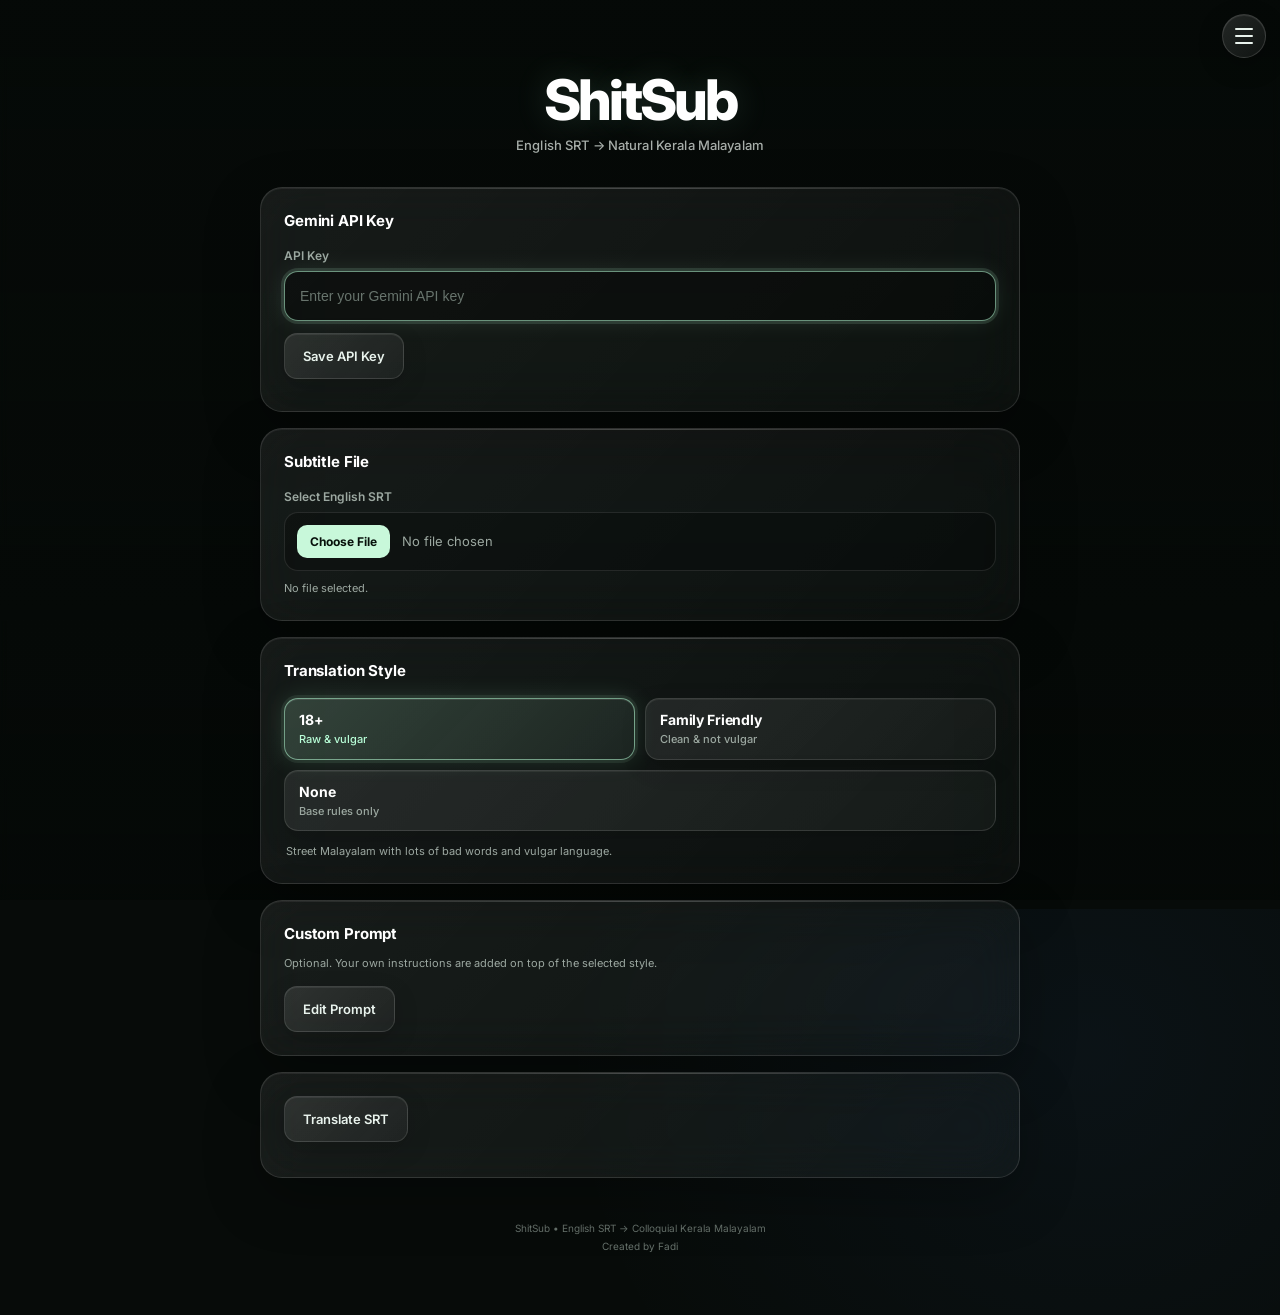
==== index.html @ 426ec35c "Update script version numbers in index.html" ====
<!DOCTYPE html>
<html lang="en">
<head>
    <meta charset="UTF-8">
    <meta name="viewport" content="width=device-width, initial-scale=1, viewport-fit=cover">

    <meta name="theme-color" content="#0b0f0d">
    <meta name="description" content="ShitSub - English SRT to Natural Kerala Malayalam">

    <!-- PWA / iPhone Home Screen settings -->
    <meta name="apple-mobile-web-app-capable" content="yes">
    <meta name="mobile-web-app-capable" content="yes">
    <meta name="apple-mobile-web-app-status-bar-style" content="black">
    <meta name="apple-mobile-web-app-title" content="ShitSub">

    <!-- Website manifest and app icons -->
    <link rel="manifest" href="./manifest.json">
    <link rel="apple-touch-icon" href="./assets/apple-touch-icon.png">

    <link rel="icon" type="image/png" sizes="192x192" href="./assets/icon-192.png">
    <link rel="icon" type="image/png" sizes="512x512" href="./assets/icon-512.png">

    <title>ShitSub - SRT Translator</title>
    <link rel="stylesheet" href="./css/style.css?v=18">
    <link rel="stylesheet" href="./css/presets.css?v=4">
</head>
<body>

<!-- BACKGROUND VIDEO -->
<video
    id="backgroundVideo"
    class="background-video"
    autoplay
    muted
    loop
    playsinline
    preload="auto"
>
    <source src="./assets/background.mp4" type="video/mp4">
</video>

<div class="video-overlay"></div>

<!-- HAMBURGER MENU -->
<button
    id="menuBtn"
    class="menu-btn"
    type="button"
    aria-label="Open menu"
    aria-expanded="false"
    aria-controls="sideMenu"
>
    <span></span>
    <span></span>
    <span></span>
</button>

<div id="menuBackdrop" class="menu-backdrop"></div>

<aside id="sideMenu" class="side-menu" aria-hidden="true">
    <div class="side-menu-head">
        <div class="side-menu-title">Menu</div>
        <button id="menuCloseBtn" class="menu-close" type="button" aria-label="Close menu">
            <svg viewBox="0 0 24 24" fill="none" stroke="currentColor"
                 stroke-width="2.4" stroke-linecap="round" stroke-linejoin="round">
                <path d="M6 6l12 12M18 6L6 18"/>
            </svg>
        </button>
    </div>

    <a class="menu-item" href="./downloads/ShitSub.apk" download>
        <span class="menu-item-icon">
            <svg viewBox="0 0 24 24" fill="none" stroke="currentColor"
                 stroke-width="2.4" stroke-linecap="round" stroke-linejoin="round">
                <path d="M12 4v11M7.5 10.5L12 15l4.5-4.5M5 20h14"/>
            </svg>
        </span>
        <span class="menu-item-text">
            <span class="menu-item-title">Download ShitSub App</span>
            <span class="menu-item-sub">Android APK • Latest version</span>
        </span>
    </a>

    <div class="menu-note">
        For Android phones only. After downloading, open the file and allow
        "Install unknown apps" if your phone asks.
    </div>

    <!-- iPhone / iPad only: how to add the site to the Home Screen.
         Information only. Shown by app.js, hidden once the site runs from the Home Screen. -->
    <div id="iosInstallCard" class="menu-card" hidden>
        <div class="menu-card-head">
            <span class="menu-item-icon">
                <svg viewBox="0 0 24 24" fill="none" stroke="currentColor"
                     stroke-width="2.4" stroke-linecap="round" stroke-linejoin="round">
                    <path d="M12 15V4M8.5 7.5L12 4l3.5 3.5"/>
                    <path d="M6 11v8a1 1 0 0 0 1 1h10a1 1 0 0 0 1-1v-8"/>
                </svg>
            </span>
            <span class="menu-item-text">
                <span class="menu-item-title">Use ShitSub as an app</span>
                <span class="menu-item-sub">Add it to your Home Screen</span>
            </span>
        </div>

        <ol class="menu-card-steps">
            <li>Open this page in Safari</li>
            <li>Tap the Share button (the square with an arrow)</li>
            <li>Tap Add to Home Screen</li>
            <li>Tap Add</li>
        </ol>

        <p class="menu-card-note">
            Then open ShitSub from your Home Screen. It runs full screen, like an app.
            The app keeps its own saved settings, so you may need to enter your API key once.
        </p>
    </div>

    <button id="reloadBtn" class="menu-item menu-item-button" type="button">
        <span class="menu-item-icon">
            <svg viewBox="0 0 24 24" fill="none" stroke="currentColor"
                 stroke-width="2.4" stroke-linecap="round" stroke-linejoin="round">
                <path d="M20 12a8 8 0 1 1-2.34-5.66"/>
                <path d="M20 4v5h-5"/>
            </svg>
        </span>
        <span class="menu-item-text">
            <span class="menu-item-title">Reload App</span>
            <span class="menu-item-sub">Fresh start. Your settings are kept.</span>
        </span>
    </button>
</aside>

<!-- MAIN APP -->
<div class="app">

    <!-- HEADER -->
    <header class="header">
        <div class="brand">
            <div class="logo">ShitSub</div>
            <div class="tagline">English SRT → Natural Kerala Malayalam</div>
        </div>
    </header>

    <!-- GEMINI API KEY -->
    <section class="card api-card">
        <div class="section-title">Gemini API Key</div>

        <label for="apiKey">API Key</label>
        <input
            id="apiKey"
            type="password"
            placeholder="Enter your Gemini API key"
            autocomplete="off"
            spellcheck="false"
        >

        <div class="api-actions">
            <button id="saveApiKeyBtn" type="button" class="secondary-btn">
                Save API Key
            </button>
            <button id="editApiKeyBtn" type="button" class="secondary-btn" style="display:none;">
                Edit API Key
            </button>
        </div>

        <div id="apiKeyStatus" class="prompt-info"></div>
    </section>

    <!-- SRT FILE -->
    <section class="card">
        <div class="section-title">Subtitle File</div>

        <label for="srtFile">Select English SRT</label>
        <input
            id="srtFile"
            class="file-input"
            type="file"
            accept=".srt,text/plain,application/x-subrip"
        >

        <div id="fileName" class="prompt-info">No file selected.</div>
    </section>

    <!-- TRANSLATION STYLE -->
    <section id="styleCard" class="card style-card">
        <div class="section-title">Translation Style</div>

        <div class="preset-group" role="radiogroup" aria-label="Translation style">
            <button type="button" class="preset-btn" data-preset="adult" role="radio" aria-checked="true">
                <span class="preset-name">18+</span>
                <span class="preset-sub">Raw &amp; vulgar</span>
            </button>

            <button type="button" class="preset-btn" data-preset="family" role="radio" aria-checked="false">
                <span class="preset-name">Family Friendly</span>
                <span class="preset-sub">Clean &amp; not vulgar</span>
            </button>

            <button type="button" class="preset-btn preset-wide" data-preset="none" role="radio" aria-checked="false">
                <span class="preset-name">None</span>
                <span class="preset-sub">Base rules only</span>
            </button>
        </div>

        <div id="presetHint" class="preset-hint"></div>
    </section>

    <!-- CUSTOM PROMPT -->
    <section class="card">
        <div class="section-title">Custom Prompt</div>

        <div class="prompt-info prompt-intro">
            Optional. Your own instructions are added on top of the selected style.
        </div>

        <button id="editPromptBtn" type="button" class="secondary-btn">
            Edit Prompt
        </button>

        <div id="promptEditor" class="prompt-editor">
            <label for="customPrompt">Your Extra Instructions</label>
            <textarea
                id="customPrompt"
                placeholder="Optional: add your own instructions, for example character names and their Malayalam spelling..."
            ></textarea>

            <button id="savePromptBtn" type="button" class="save-btn">
                Save Prompt
            </button>

            <div class="prompt-info">
                Your saved prompt will be remembered on this device.
            </div>
        </div>
    </section>

    <!-- TRANSLATE -->
    <section class="card translate-card">
        <button id="translateBtn" type="button" class="secondary-btn translate-btn">
            Translate SRT
        </button>
        <div id="mainError" class="error"></div>
    </section>

    <!-- TRANSLATION PROGRESS -->
    <section id="statusCard" class="card status-card">
        <div class="section-title">Translation Progress</div>

        <div class="progress-header">
            <div id="statusText" class="status-text">
                Getting your subtitles ready...
            </div>
            <div id="progressPercent" class="progress-percent">0%</div>
        </div>

        <div class="progress-container">
            <div id="progressBar" class="progress-bar"></div>
        </div>

        <div id="activityText" class="activity-text">Reading subtitles...</div>
    </section>

    <!-- RESULT -->
    <section id="resultCard" class="card result-card">
        <div class="section-title">Translation Complete</div>

        <div id="resultInfo" class="result-info"></div>

        <button id="downloadBtn" type="button" class="secondary-btn download-btn">
            Download Malayalam SRT
        </button>

        <button id="newFileBtn" type="button" class="secondary-btn new-file-btn">
            Translate Another File
        </button>
    </section>

    <!-- FOOTER -->
    <footer class="footer">
        ShitSub • English SRT → Colloquial Kerala Malayalam
        <br>
        Created by Fadi
    </footer>

</div>

<!-- SERVICE WORKER -->
<script>
    if ("serviceWorker" in navigator) {
        window.addEventListener("load", function () {
            navigator.serviceWorker.register("./sw.js").catch(function (error) {
                console.error("Service worker registration failed:", error);
            });
        });
    }
</script>

<!-- EXISTING APPLICATION SCRIPTS -->
<script src="./js/config.js?v=18"></script>
<script src="./js/srt-parser.js"></script>
<script src="./js/gemini-api.js?v=45"></script>
<script src="./js/translator.js"></script>
<script src="./js/presets.js?v=2"></script>
<script src="./js/app.js?v=15"></script>

</body>
</html>
---- css/style.css ----
@import url('https://fonts.googleapis.com/css2?family=Inter:wght@400;500;600;700;800&display=swap');

/* =========================================================
   CINEMATIC VIDEO BACKGROUND
========================================================= */

.background-video {
    position: fixed;
    inset: 0;
    width: 100%;
    height: 100%;
    object-fit: cover;
    z-index: -3;
    pointer-events: none;
    background: #070b09;
    transform: scale(1.02);
}

.video-overlay {
    position: fixed;
    inset: 0;
    z-index: -2;
    pointer-events: none;
    background:
        linear-gradient(
            180deg,
            rgba(4, 8, 6, 0.48) 0%,
            rgba(4, 8, 6, 0.34) 40%,
            rgba(4, 8, 6, 0.68) 100%
        );
    backdrop-filter: blur(4px);
    -webkit-backdrop-filter: blur(4px);
}

.app {
    position: relative;
    z-index: 1;
}

@media (max-width: 600px) {
    .video-overlay {
        background:
            linear-gradient(
                180deg,
                rgba(4, 8, 6, 0.55) 0%,
                rgba(4, 8, 6, 0.35) 40%,
                rgba(4, 8, 6, 0.72) 100%
            );
    }
}

/* =========================================================
   SHITSUB - PREMIUM LIQUID GLASS UI
========================================================= */

:root {
    --bg: #070b09;
    --bg-soft: #0b110e;
    --glass: rgba(255, 255, 255, 0.065);
    --glass-strong: rgba(255, 255, 255, 0.095);
    --glass-border: rgba(255, 255, 255, 0.12);
    --text: #f4f7f5;
    --muted: #9ca8a1;
    --accent: #b9ffd8;
    --accent-soft: rgba(185, 255, 216, 0.18);
    --success: #8ff0b8;
    --danger: #ff8f8f;
    --radius: 22px;
}

/* =========================================================
   RESET
========================================================= */

* {
    box-sizing: border-box;
    margin: 0;
    padding: 0;
}

html {
    min-height: 100%;
    scroll-behavior: smooth;
}

body {
    min-height: 100vh;
    font-family:
        Inter,
        -apple-system,
        BlinkMacSystemFont,
        "Segoe UI",
        sans-serif;
    color: var(--text);
    background:
        radial-gradient(
            circle at 15% 10%,
            rgba(110, 255, 180, 0.08),
            transparent 35%
        ),
        radial-gradient(
            circle at 85% 80%,
            rgba(80, 150, 255, 0.055),
            transparent 35%
        ),
        var(--bg);
    -webkit-font-smoothing: antialiased;
    text-rendering: optimizeLegibility;
}

/* =========================================================
   APP
========================================================= */

.app {
    width: min(760px, calc(100% - 32px));
    margin: 0 auto;
    padding: 44px 0 60px;
    position: relative;
}

/* =========================================================
   HEADER
========================================================= */

.header {
    padding: 28px 4px 34px;
    text-align: center;
}

.brand {
    display: flex;
    flex-direction: column;
    align-items: center;
    gap: 9px;
}

.logo {
    font-size: clamp(38px, 7vw, 56px);
    font-weight: 800;
    letter-spacing: -0.055em;
    line-height: 1;
    color: #ffffff;
    text-shadow: 0 0 35px rgba(185, 255, 216, 0.16);
}

.tagline {
    color: rgba(230, 238, 233, 0.72);
    font-size: 13px;
    font-weight: 500;
    letter-spacing: 0.01em;
}

/* =========================================================
   GLASS CARDS
========================================================= */

.card {
    position: relative;
    margin-bottom: 16px;
    padding: 23px;
    border-radius: var(--radius);
    background:
        linear-gradient(
            135deg,
            rgba(255, 255, 255, 0.075),
            rgba(255, 255, 255, 0.035)
        );
    border: 1px solid var(--glass-border);
    box-shadow:
        0 20px 55px rgba(0, 0, 0, 0.28),
        inset 0 1px 0 rgba(255, 255, 255, 0.055);
    backdrop-filter: blur(24px) saturate(125%);
    -webkit-backdrop-filter: blur(24px) saturate(125%);
    overflow: hidden;
}

.card::before {
    content: "";
    position: absolute;
    top: 0;
    left: 0;
    right: 0;
    height: 1px;
    background:
        linear-gradient(
            90deg,
            transparent,
            rgba(255, 255, 255, 0.22),
            transparent
        );
    opacity: 0.8;
}

/* =========================================================
   SECTION TITLES
========================================================= */

.section-title {
    margin-bottom: 18px;
    font-size: 15px;
    font-weight: 700;
    letter-spacing: -0.01em;
    color: #ffffff;
}

/* =========================================================
   LABELS
========================================================= */

label {
    display: block;
    margin-bottom: 8px;
    font-size: 12px;
    font-weight: 600;
    color: var(--muted);
}

/* =========================================================
   INPUTS
========================================================= */

input[type="password"],
input[type="text"],
textarea {
    width: 100%;
    border: 1px solid rgba(255, 255, 255, 0.105);
    border-radius: 14px;
    outline: none;
    color: var(--text);
    background: rgba(0, 0, 0, 0.24);
    box-shadow: inset 0 1px 2px rgba(0, 0, 0, 0.22);
    transition:
        border-color 180ms ease,
        background 180ms ease,
        box-shadow 180ms ease;
}

input[type="password"],
input[type="text"] {
    height: 50px;
    padding: 0 15px;
    font-size: 14px;
}

textarea {
    min-height: 150px;
    padding: 14px;
    resize: vertical;
    font-family: inherit;
    font-size: 14px;
    line-height: 1.55;
}

input::placeholder,
textarea::placeholder {
    color: #68746d;
}

input:focus,
textarea:focus {
    border-color: rgba(185, 255, 216, 0.42);
    background: rgba(0, 0, 0, 0.30);
    box-shadow:
        0 0 0 3px rgba(185, 255, 216, 0.07),
        inset 0 1px 2px rgba(0, 0, 0, 0.25);
}

input:disabled {
    opacity: 0.62;
    cursor: not-allowed;
}

/* =========================================================
   API ACTIONS
========================================================= */

.api-actions {
    display: flex;
    gap: 10px;
    margin-top: 12px;
}

/* =========================================================
   BUTTON BASE
========================================================= */

button {
    font-family: inherit;
    border: 0;
    cursor: pointer;
    -webkit-tap-highlight-color: transparent;
    transition:
        transform 160ms ease,
        background 160ms ease,
        border-color 160ms ease,
        box-shadow 160ms ease,
        opacity 160ms ease;
}

button:disabled {
    opacity: 0.55;
    cursor: not-allowed;
}

/* =========================================================
   LIQUID GLASS SECONDARY BUTTON
========================================================= */

.secondary-btn,
.save-btn {
    min-height: 46px;
    padding: 0 18px;
    border-radius: 13px;
    color: #e9f3ed;
    background:
        linear-gradient(
            135deg,
            rgba(255, 255, 255, 0.10),
            rgba(255, 255, 255, 0.045)
        );
    border: 1px solid rgba(255, 255, 255, 0.12);
    box-shadow:
        inset 0 1px 0 rgba(255, 255, 255, 0.07),
        0 8px 25px rgba(0, 0, 0, 0.16);
    font-size: 13px;
    font-weight: 600;
}

.secondary-btn:hover,
.save-btn:hover {
    background: rgba(255, 255, 255, 0.12);
    border-color: rgba(255, 255, 255, 0.20);
    transform: translateY(-1px);
}

.secondary-btn:active,
.save-btn:active {
    transform: scale(0.97);
}

/* Translate and Download use the SAME button style */

.translate-btn,
.download-btn {
    margin-top: 0;
}

/* =========================================================
   FILE INPUT
========================================================= */

.file-input {
    width: 100%;
    padding: 12px;
    border-radius: 14px;
    color: var(--muted);
    background: rgba(0, 0, 0, 0.24);
    border: 1px solid rgba(255, 255, 255, 0.10);
    font-family: inherit;
    font-size: 13px;
}

.file-input::file-selector-button {
    margin-right: 12px;
    padding: 9px 13px;
    border: 0;
    border-radius: 10px;
    color: #07100b;
    background: #c8f8da;
    font-family: inherit;
    font-size: 12px;
    font-weight: 700;
    cursor: pointer;
}

/* =========================================================
   PROMPT EDITOR
========================================================= */

.prompt-editor {
    margin-top: 14px;
    padding-top: 16px;
    border-top: 1px solid rgba(255, 255, 255, 0.07);
}

.prompt-editor .save-btn {
    margin-top: 12px;
}

.prompt-info {
    margin-top: 9px;
    color: var(--muted);
    font-size: 11px;
    line-height: 1.5;
}

/* =========================================================
   STATUS
========================================================= */

.status-card {
    animation: statusEnter 450ms ease both;
}

@keyframes statusEnter {
    from {
        opacity: 0;
        transform: translateY(10px);
    }
    to {
        opacity: 1;
        transform: translateY(0);
    }
}

.progress-header {
    display: flex;
    align-items: center;
    justify-content: space-between;
    gap: 16px;
    margin-bottom: 13px;
}

.status-text {
    color: #e7eee9;
    font-size: 13px;
    font-weight: 600;
}

.progress-percent {
    flex-shrink: 0;
    color: var(--accent);
    font-size: 13px;
    font-weight: 700;
}

/* =========================================================
   PROGRESS BAR
========================================================= */

.progress-container {
    position: relative;
    width: 100%;
    height: 7px;
    overflow: hidden;
    border-radius: 999px;
    background: rgba(255, 255, 255, 0.07);
}

.progress-bar {
    position: relative;
    width: 0%;
    height: 100%;
    border-radius: inherit;
    background:
        linear-gradient(
            90deg,
            #8debb2,
            #d7ffe5
        );
    box-shadow: 0 0 18px rgba(150, 255, 190, 0.30);
    transition: width 450ms cubic-bezier(.22, 1, .36, 1);
}

.progress-bar::after {
    content: "";
    position: absolute;
    top: 0;
    bottom: 0;
    width: 80px;
    background:
        linear-gradient(
            90deg,
            transparent,
            rgba(255, 255, 255, 0.45),
            transparent
        );
    animation: progressShine 1.7s linear infinite;
}

@keyframes progressShine {
    from {
        transform: translateX(-100px);
    }
    to {
        transform: translateX(760px);
    }
}

/* =========================================================
   ACTIVITY TEXT
========================================================= */

.activity-text {
    position: relative;
    margin-top: 13px;
    color: var(--muted);
    font-size: 11px;
    animation: activityPulse 1.8s ease-in-out infinite;
}

@keyframes activityPulse {
    0%,
    100% {
        opacity: 0.55;
    }
    50% {
        opacity: 1;
    }
}

/* =========================================================
   RESULT
========================================================= */

.result-card {
    animation: resultEnter 500ms ease both;
}

@keyframes resultEnter {
    from {
        opacity: 0;
        transform: translateY(14px) scale(0.985);
    }
    to {
        opacity: 1;
        transform: translateY(0) scale(1);
    }
}

.result-info {
    color: var(--muted);
    font-size: 13px;
    line-height: 1.6;
}

.success {
    color: var(--success);
    font-weight: 600;
}

/* =========================================================
   ERROR
========================================================= */

.error {
    margin-top: 12px;
    color: var(--danger);
    font-size: 12px;
    line-height: 1.5;
}

/* =========================================================
   FOOTER
========================================================= */

.footer {
    padding: 25px 8px 0;
    color: #66716b;
    font-size: 10px;
    line-height: 1.8;
    text-align: center;
}

/* =========================================================
   ANDROID TV / KEYBOARD FOCUS
========================================================= */

button:focus-visible,
input:focus-visible,
textarea:focus-visible,
.file-input:focus-visible {
    outline: none;
    border-color: rgba(185, 255, 216, 0.55);
    box-shadow:
        0 0 0 3px rgba(185, 255, 216, 0.13),
        0 0 25px rgba(185, 255, 216, 0.10);
}

button:focus-visible {
    transform: scale(1.025);
}

/* =========================================================
   MOBILE
========================================================= */

@media (max-width: 600px) {
    .app {
        width: min(100% - 20px, 760px);
        padding-top: 27px;
        padding-bottom: 40px;
    }

    .header {
        padding-bottom: 25px;
    }

    .logo {
        font-size: 38px;
    }

    .tagline {
        font-size: 11px;
    }

    .card {
        padding: 18px;
        border-radius: 19px;
    }

    .api-actions {
        flex-direction: column;
    }

    .secondary-btn,
    .save-btn {
        width: 100%;
    }

    .translate-btn,
    .download-btn {
        width: 100%;
    }
}

/* =========================================================
   VERY SMALL SCREENS
========================================================= */

@media (max-width: 380px) {
    .app {
        width: calc(100% - 14px);
    }

    .card {
        padding: 16px;
    }

    .logo {
        font-size: 34px;
    }
}

/* =========================================================
   REDUCE MOTION
========================================================= */

@media (prefers-reduced-motion: reduce) {
    *,
    *::before,
    *::after {
        animation-duration: 0.01ms !important;
        animation-iteration-count: 1 !important;
        transition-duration: 0.01ms !important;
        scroll-behavior: auto !important;
    }
}

/* =========================================================
   RESULT CARD - SUCCESS DESIGN
========================================================= */

.result-summary {
    display: flex;
    align-items: center;
    gap: 14px;
    margin-bottom: 14px;
}

.result-check {
    flex-shrink: 0;
    width: 44px;
    height: 44px;
    display: grid;
    place-items: center;
    border-radius: 50%;
    color: #07100b;
    background: linear-gradient(135deg, #8debb2, #d7ffe5);
    box-shadow: 0 0 24px rgba(150, 255, 190, 0.28);
}

.result-check svg {
    width: 22px;
    height: 22px;
}

.result-check path {
    stroke-dasharray: 24;
    stroke-dashoffset: 24;
    animation: checkDraw 500ms ease 200ms forwards;
}

@keyframes checkDraw {
    to {
        stroke-dashoffset: 0;
    }
}

.result-title {
    font-size: 15px;
    font-weight: 700;
    letter-spacing: -0.01em;
    color: #ffffff;
}

.result-count {
    color: var(--accent);
}

.result-sub {
    margin-top: 3px;
    font-size: 12px;
    color: var(--muted);
}

.result-file {
    display: flex;
    align-items: center;
    gap: 10px;
    min-width: 0;
    margin-bottom: 16px;
    padding: 11px 13px;
    border-radius: 13px;
    font-size: 12px;
    color: var(--text);
    background: rgba(0, 0, 0, 0.24);
    border: 1px solid rgba(255, 255, 255, 0.08);
}

.result-file svg {
    flex-shrink: 0;
    width: 16px;
    height: 16px;
    color: var(--accent);
}

.result-file span {
    overflow: hidden;
    text-overflow: ellipsis;
    white-space: nowrap;
}

.result-note {
    margin: -4px 0 14px;
    text-align: center;
    font-size: 11px;
    font-weight: 600;
    color: var(--success);
}

/* =========================================================
   SUCCESS TEXT ANIMATION (only the success lines)
========================================================= */

.result-title,
.result-sub,
.result-file {
    animation: successRise 550ms cubic-bezier(.22, 1, .36, 1) both;
}

.result-title {
    animation:
        successRise 550ms cubic-bezier(.22, 1, .36, 1) 250ms both,
        successShine 1700ms ease 650ms 1 both;
    background:
        linear-gradient(
            100deg,
            #ffffff 0%,
            #ffffff 40%,
            #c9ffe0 50%,
            #ffffff 60%,
            #ffffff 100%
        );
    background-size: 250% 100%;
    background-position: 100% 0;
    -webkit-background-clip: text;
    background-clip: text;
    -webkit-text-fill-color: transparent;
}

.result-title .result-count {
    -webkit-text-fill-color: var(--accent);
}

.result-sub {
    animation-delay: 420ms;
}

.result-file {
    animation-delay: 580ms;
}

@keyframes successRise {
    from {
        opacity: 0;
        transform: translateY(10px);
    }
    to {
        opacity: 1;
        transform: translateY(0);
    }
}

@keyframes successShine {
    from {
        background-position: 100% 0;
    }
    to {
        background-position: 0% 0;
    }
}

/* =========================================================
   HAMBURGER MENU
========================================================= */

.menu-btn {
    position: fixed;
    top: calc(env(safe-area-inset-top, 0px) + 14px);
    right: 14px;
    z-index: 70;
    width: 44px;
    height: 44px;
    display: flex;
    flex-direction: column;
    align-items: center;
    justify-content: center;
    gap: 5px;
    border-radius: 50%;
    background:
        linear-gradient(
            135deg,
            rgba(255, 255, 255, 0.12),
            rgba(255, 255, 255, 0.05)
        );
    border: 1px solid rgba(255, 255, 255, 0.14);
    box-shadow:
        inset 0 1px 0 rgba(255, 255, 255, 0.08),
        0 8px 25px rgba(0, 0, 0, 0.28);
}

.menu-btn span {
    display: block;
    width: 18px;
    height: 2px;
    border-radius: 2px;
    background: #e9f3ed;
    transition:
        transform 280ms cubic-bezier(.22, 1, .36, 1),
        opacity 200ms ease;
}

.menu-btn.open span:nth-child(1) {
    transform: translateY(7px) rotate(45deg);
}

.menu-btn.open span:nth-child(2) {
    opacity: 0;
}

.menu-btn.open span:nth-child(3) {
    transform: translateY(-7px) rotate(-45deg);
}

.menu-backdrop {
    position: fixed;
    inset: 0;
    z-index: 50;
    background: rgba(0, 0, 0, 0.5);
    opacity: 0;
    pointer-events: none;
    transition: opacity 300ms ease;
}

.menu-backdrop.open {
    opacity: 1;
    pointer-events: auto;
}

.side-menu {
    position: fixed;
    top: 0;
    right: 0;
    bottom: 0;
    z-index: 60;
    width: min(320px, 84vw);
    padding:
        calc(env(safe-area-inset-top, 0px) + 18px)
        18px
        calc(env(safe-area-inset-bottom, 0px) + 18px);
    background:
        linear-gradient(
            160deg,
            rgba(24, 33, 28, 0.97),
            rgba(10, 15, 12, 0.98)
        );
    border-left: 1px solid rgba(255, 255, 255, 0.10);
    box-shadow: -20px 0 55px rgba(0, 0, 0, 0.45);
    transform: translateX(105%);
    visibility: hidden;
    transition:
        transform 340ms cubic-bezier(.22, 1, .36, 1),
        visibility 0s linear 340ms;
}

.side-menu.open {
    transform: translateX(0);
    visibility: visible;
    transition:
        transform 340ms cubic-bezier(.22, 1, .36, 1),
        visibility 0s;
}

.side-menu-head {
    display: flex;
    align-items: center;
    justify-content: space-between;
    margin-bottom: 22px;
    padding-right: 54px;
}

.side-menu-title {
    font-size: 18px;
    font-weight: 800;
    letter-spacing: -0.03em;
    color: #ffffff;
}

.menu-close {
    display: none;
}

.menu-item {
    display: flex;
    align-items: center;
    gap: 14px;
    padding: 14px;
    border-radius: 16px;
    text-decoration: none;
    color: var(--text);
    background:
        linear-gradient(
            135deg,
            rgba(255, 255, 255, 0.10),
            rgba(255, 255, 255, 0.045)
        );
    border: 1px solid rgba(255, 255, 255, 0.12);
    box-shadow:
        inset 0 1px 0 rgba(255, 255, 255, 0.07),
        0 8px 25px rgba(0, 0, 0, 0.16);
    -webkit-tap-highlight-color: transparent;
    transition:
        transform 160ms ease,
        background 160ms ease,
        border-color 160ms ease;
}

.menu-item:hover {
    background: rgba(255, 255, 255, 0.12);
    border-color: rgba(255, 255, 255, 0.20);
}

.menu-item:active {
    transform: scale(0.98);
}

.menu-item-icon {
    flex-shrink: 0;
    width: 42px;
    height: 42px;
    display: grid;
    place-items: center;
    border-radius: 13px;
    color: #07100b;
    background: linear-gradient(135deg, #8debb2, #d7ffe5);
    box-shadow: 0 0 20px rgba(150, 255, 190, 0.22);
}

.menu-item-icon svg {
    width: 20px;
    height: 20px;
}

.menu-item-text {
    display: flex;
    flex-direction: column;
    gap: 3px;
    min-width: 0;
}

.menu-item-title {
    font-size: 14px;
    font-weight: 700;
    color: #ffffff;
}

.menu-item-sub {
    font-size: 11px;
    color: var(--muted);
}

.menu-note {
    margin-top: 14px;
    padding: 0 4px;
    font-size: 11px;
    line-height: 1.6;
    color: var(--muted);
}

button.menu-btn:focus-visible,
.menu-item:focus-visible {
    outline: none;
    box-shadow:
        0 0 0 3px rgba(185, 255, 216, 0.13),
        0 0 25px rgba(185, 255, 216, 0.10);
}
---- css/presets.css ----
/* =========================================================
   TRANSLATION STYLE PRESETS (18+ / Family Friendly)
   Loaded after style.css. Uses the same glass look.
========================================================= */

.preset-group {
    display: grid;
    grid-template-columns: 1fr 1fr;
    gap: 10px;
}

.preset-btn {
    display: flex;
    flex-direction: column;
    align-items: flex-start;
    gap: 4px;
    min-height: 62px;
    padding: 12px 14px;
    border-radius: 14px;
    text-align: left;
    color: #e9f3ed;
    background:
        linear-gradient(
            135deg,
            rgba(255, 255, 255, 0.08),
            rgba(255, 255, 255, 0.035)
        );
    border: 1px solid rgba(255, 255, 255, 0.12);
    box-shadow:
        inset 0 1px 0 rgba(255, 255, 255, 0.06),
        0 8px 25px rgba(0, 0, 0, 0.16);
}

.preset-name {
    font-size: 14px;
    font-weight: 700;
    letter-spacing: -0.01em;
    color: #ffffff;
}

.preset-sub {
    font-size: 11px;
    font-weight: 500;
    color: var(--muted);
}

.preset-btn:hover {
    background: rgba(255, 255, 255, 0.12);
    border-color: rgba(255, 255, 255, 0.20);
}

.preset-btn:active {
    transform: scale(0.98);
}

.preset-btn.active {
    background:
        linear-gradient(
            135deg,
            rgba(185, 255, 216, 0.18),
            rgba(185, 255, 216, 0.07)
        );
    border-color: rgba(185, 255, 216, 0.55);
    box-shadow:
        0 0 0 3px rgba(185, 255, 216, 0.08),
        0 0 24px rgba(150, 255, 190, 0.14),
        inset 0 1px 0 rgba(255, 255, 255, 0.10);
}

.preset-btn.active .preset-sub {
    color: var(--accent);
}

.preset-hint {
    margin-top: 12px;
    padding: 0 2px;
    font-size: 11px;
    line-height: 1.6;
    color: var(--muted);
}

.prompt-intro {
    margin: -6px 0 14px;
}

@media (max-width: 380px) {
    .preset-group {
        grid-template-columns: 1fr;
    }
}

/* None button: full width under the two main buttons */
.preset-wide {
    grid-column: 1 / -1;
    min-height: 52px;
}

/* =========================================================
   MENU RELOAD ITEM + TRANSLATE ANOTHER FILE BUTTON
========================================================= */

/* The Reload item is a button, so it needs a few resets to look like the
   Download App card above it */
.menu-item-button {
    width: 100%;
    margin-top: 18px;
    font-family: inherit;
    text-align: left;
    cursor: pointer;
}

/* Quieter than the Download button, so Download stays the main action */
.new-file-btn {
    display: block;
    margin-top: 10px;
    background: transparent;
    border-color: rgba(255, 255, 255, 0.16);
    box-shadow: none;
}

.new-file-btn:hover {
    background: rgba(255, 255, 255, 0.07);
}

/* =========================================================
   IPHONE: ADD TO HOME SCREEN CARD (information only)
========================================================= */

.menu-card {
    padding: 14px;
    border-radius: 16px;
    color: var(--text);
    background:
        linear-gradient(
            135deg,
            rgba(255, 255, 255, 0.10),
            rgba(255, 255, 255, 0.045)
        );
    border: 1px solid rgba(255, 255, 255, 0.12);
    box-shadow:
        inset 0 1px 0 rgba(255, 255, 255, 0.07),
        0 8px 25px rgba(0, 0, 0, 0.16);
}

/* Keeps the card hidden until app.js shows it on iPhone and iPad */
.menu-card[hidden] {
    display: none;
}

.menu-card-head {
    display: flex;
    align-items: center;
    gap: 14px;
    margin-bottom: 14px;
}

.menu-card-steps {
    display: grid;
    gap: 8px;
    margin: 0 0 12px;
    padding-left: 20px;
    list-style: decimal;
    font-size: 12px;
    line-height: 1.5;
    color: #e9f3ed;
}

.menu-card-steps li::marker {
    color: var(--accent);
    font-weight: 700;
}

.menu-card-note {
    font-size: 11px;
    line-height: 1.6;
    color: var(--muted);
}
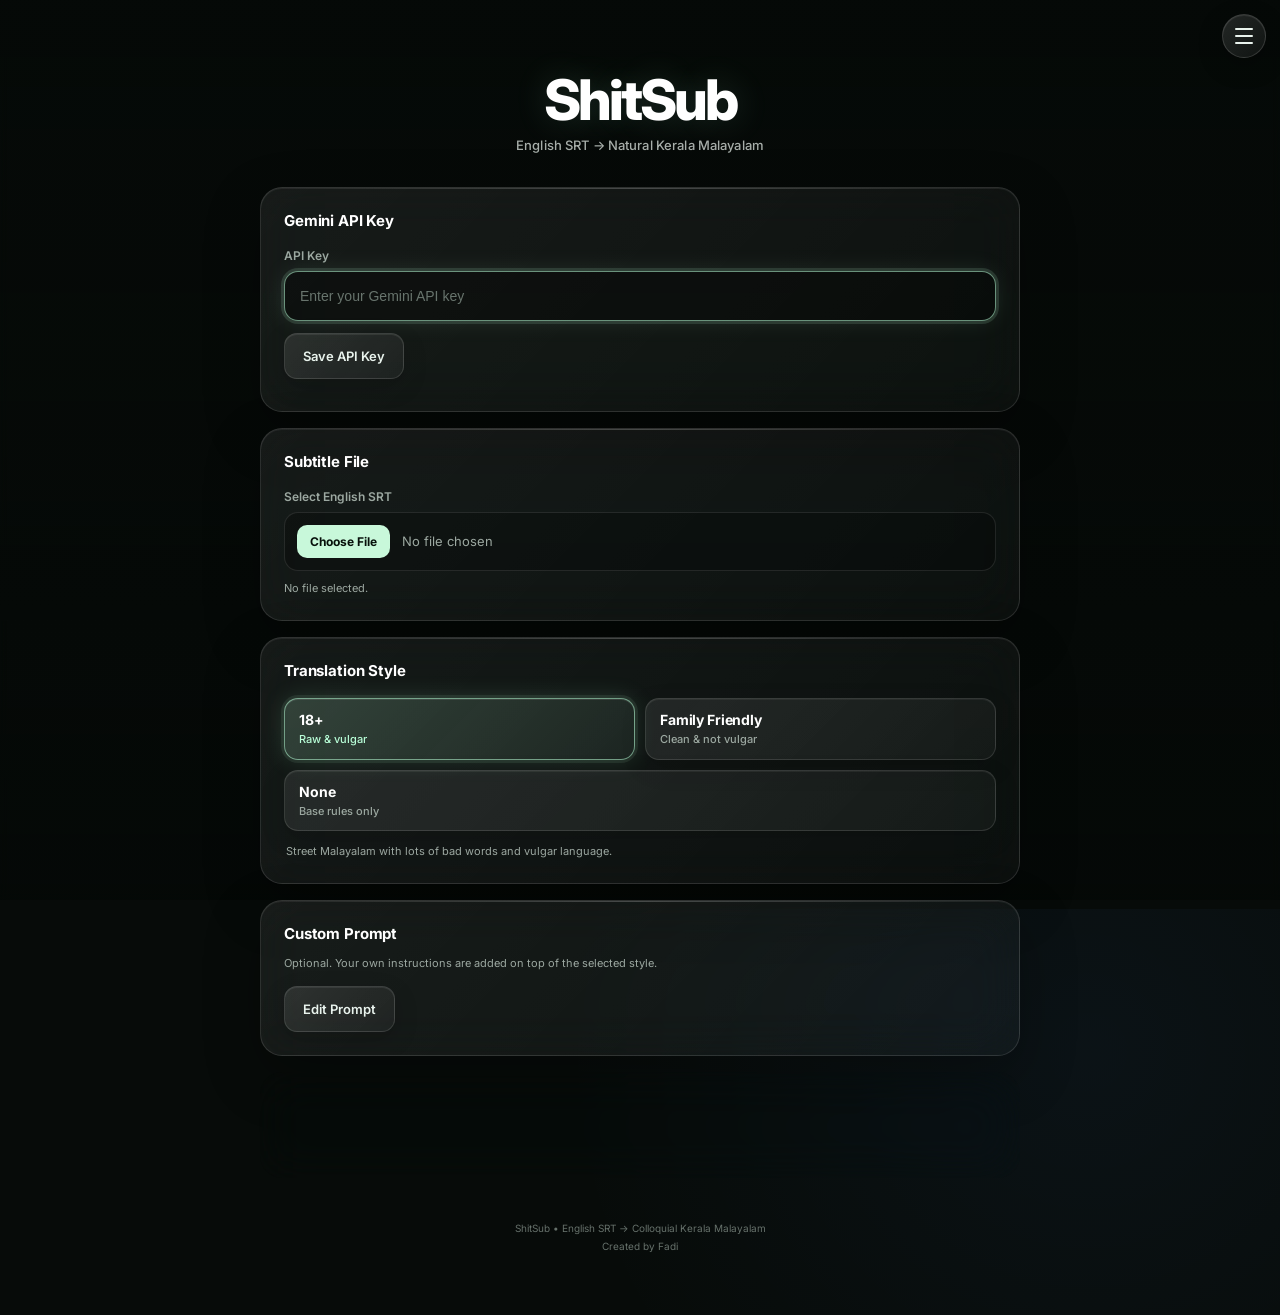
==== commit d5422c38: "Update version numbers for config and gemini API scripts" ====
--- a/index.html
+++ b/index.html
@@ -297,9 +297,9 @@
 </script>
 
 <!-- EXISTING APPLICATION SCRIPTS -->
-<script src="./js/config.js?v=18"></script>
+<script src="./js/config.js?v=23"></script>
 <script src="./js/srt-parser.js"></script>
-<script src="./js/gemini-api.js?v=45"></script>
+<script src="./js/gemini-api.js?v=49"></script>
 <script src="./js/translator.js"></script>
 <script src="./js/presets.js?v=2"></script>
 <script src="./js/app.js?v=15"></script>
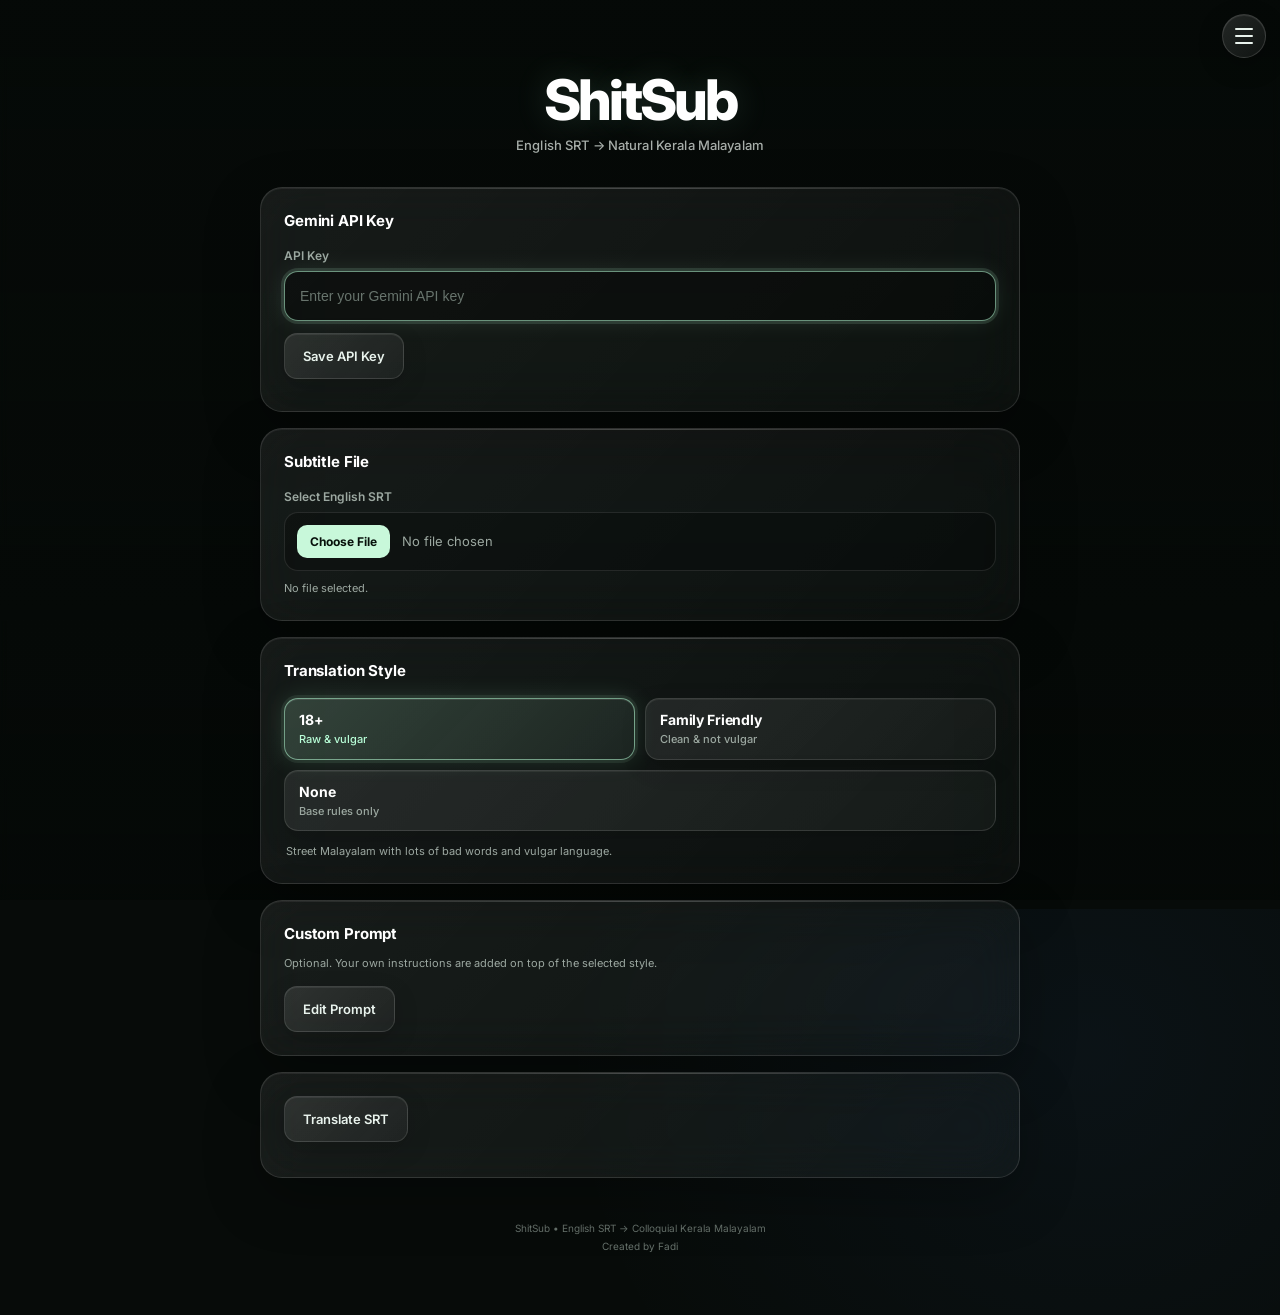
==== commit 95055500: "Update version numbers for config and gemini API scripts" ====
--- a/index.html
+++ b/index.html
@@ -297,9 +297,9 @@
 </script>
 
 <!-- EXISTING APPLICATION SCRIPTS -->
-<script src="./js/config.js?v=23"></script>
+<script src="./js/config.js?v=24"></script>
 <script src="./js/srt-parser.js"></script>
-<script src="./js/gemini-api.js?v=49"></script>
+<script src="./js/gemini-api.js?v=50"></script>
 <script src="./js/translator.js"></script>
 <script src="./js/presets.js?v=2"></script>
 <script src="./js/app.js?v=15"></script>
